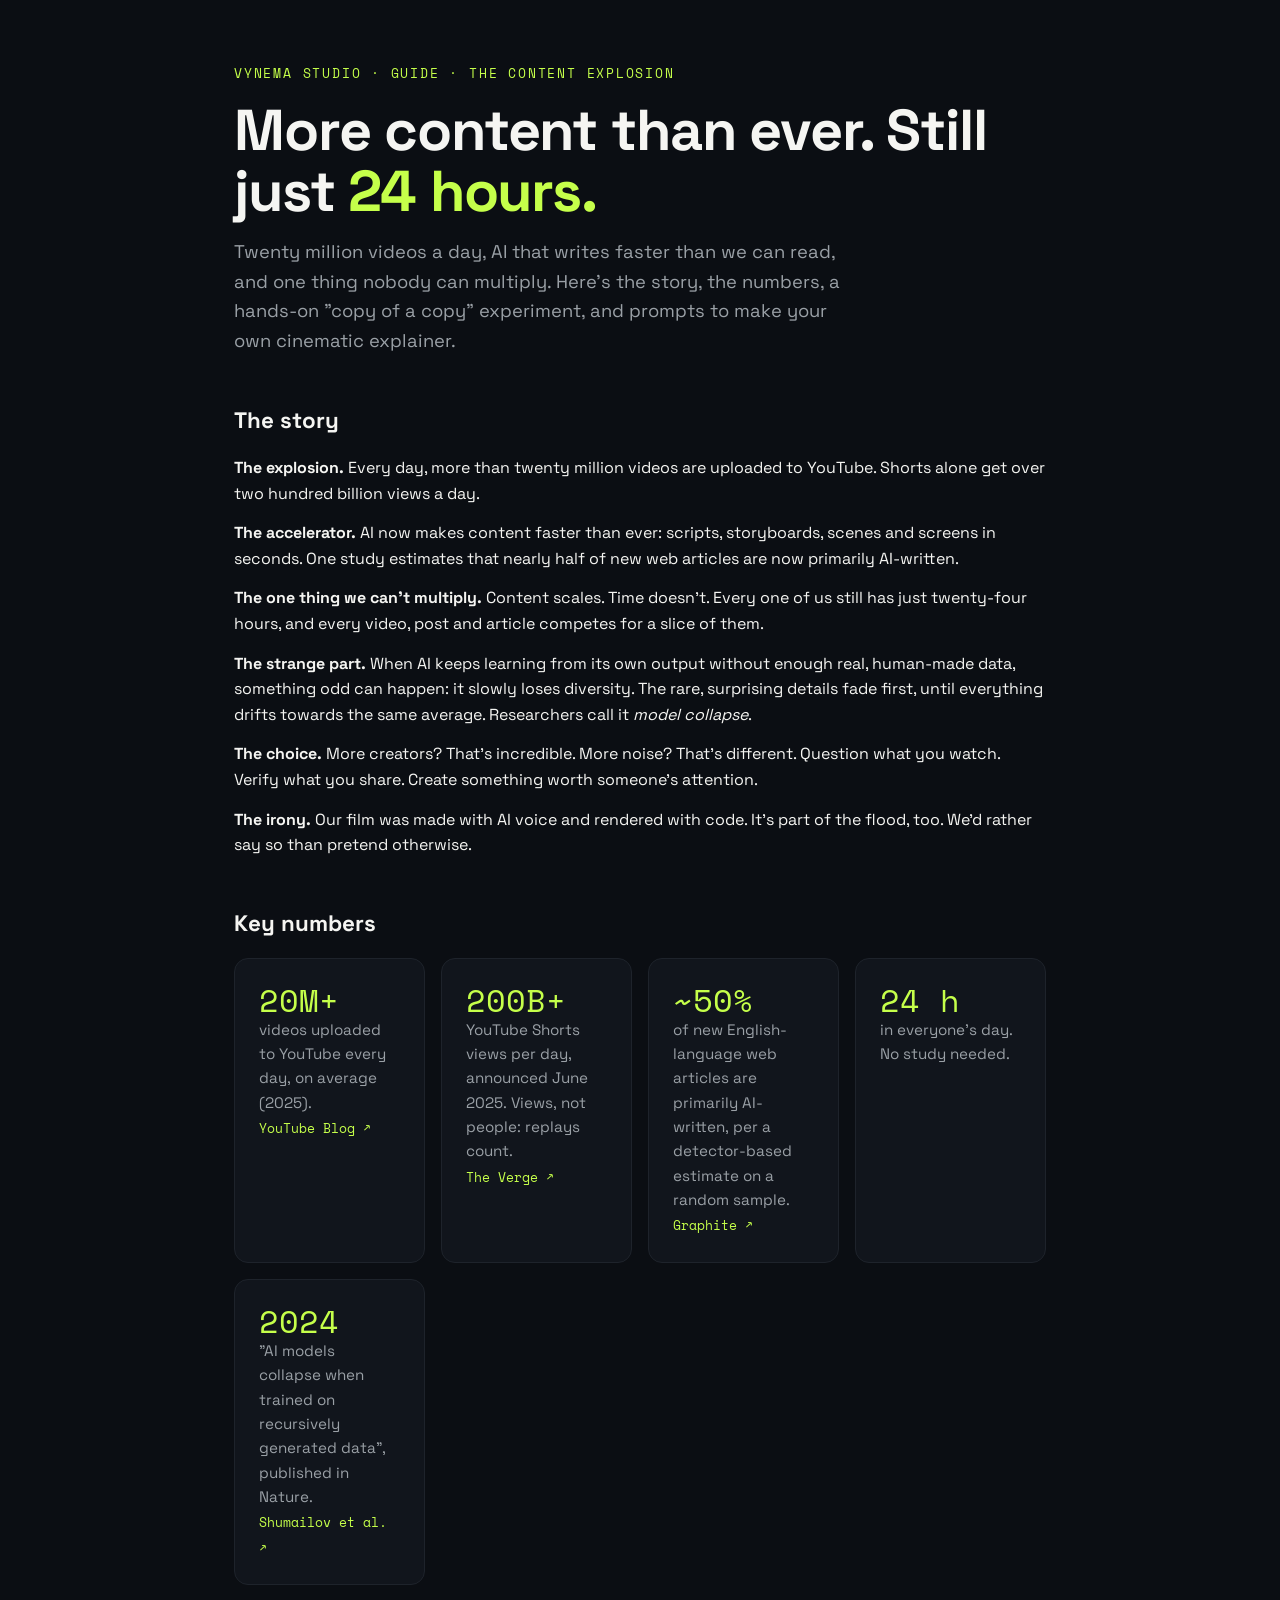
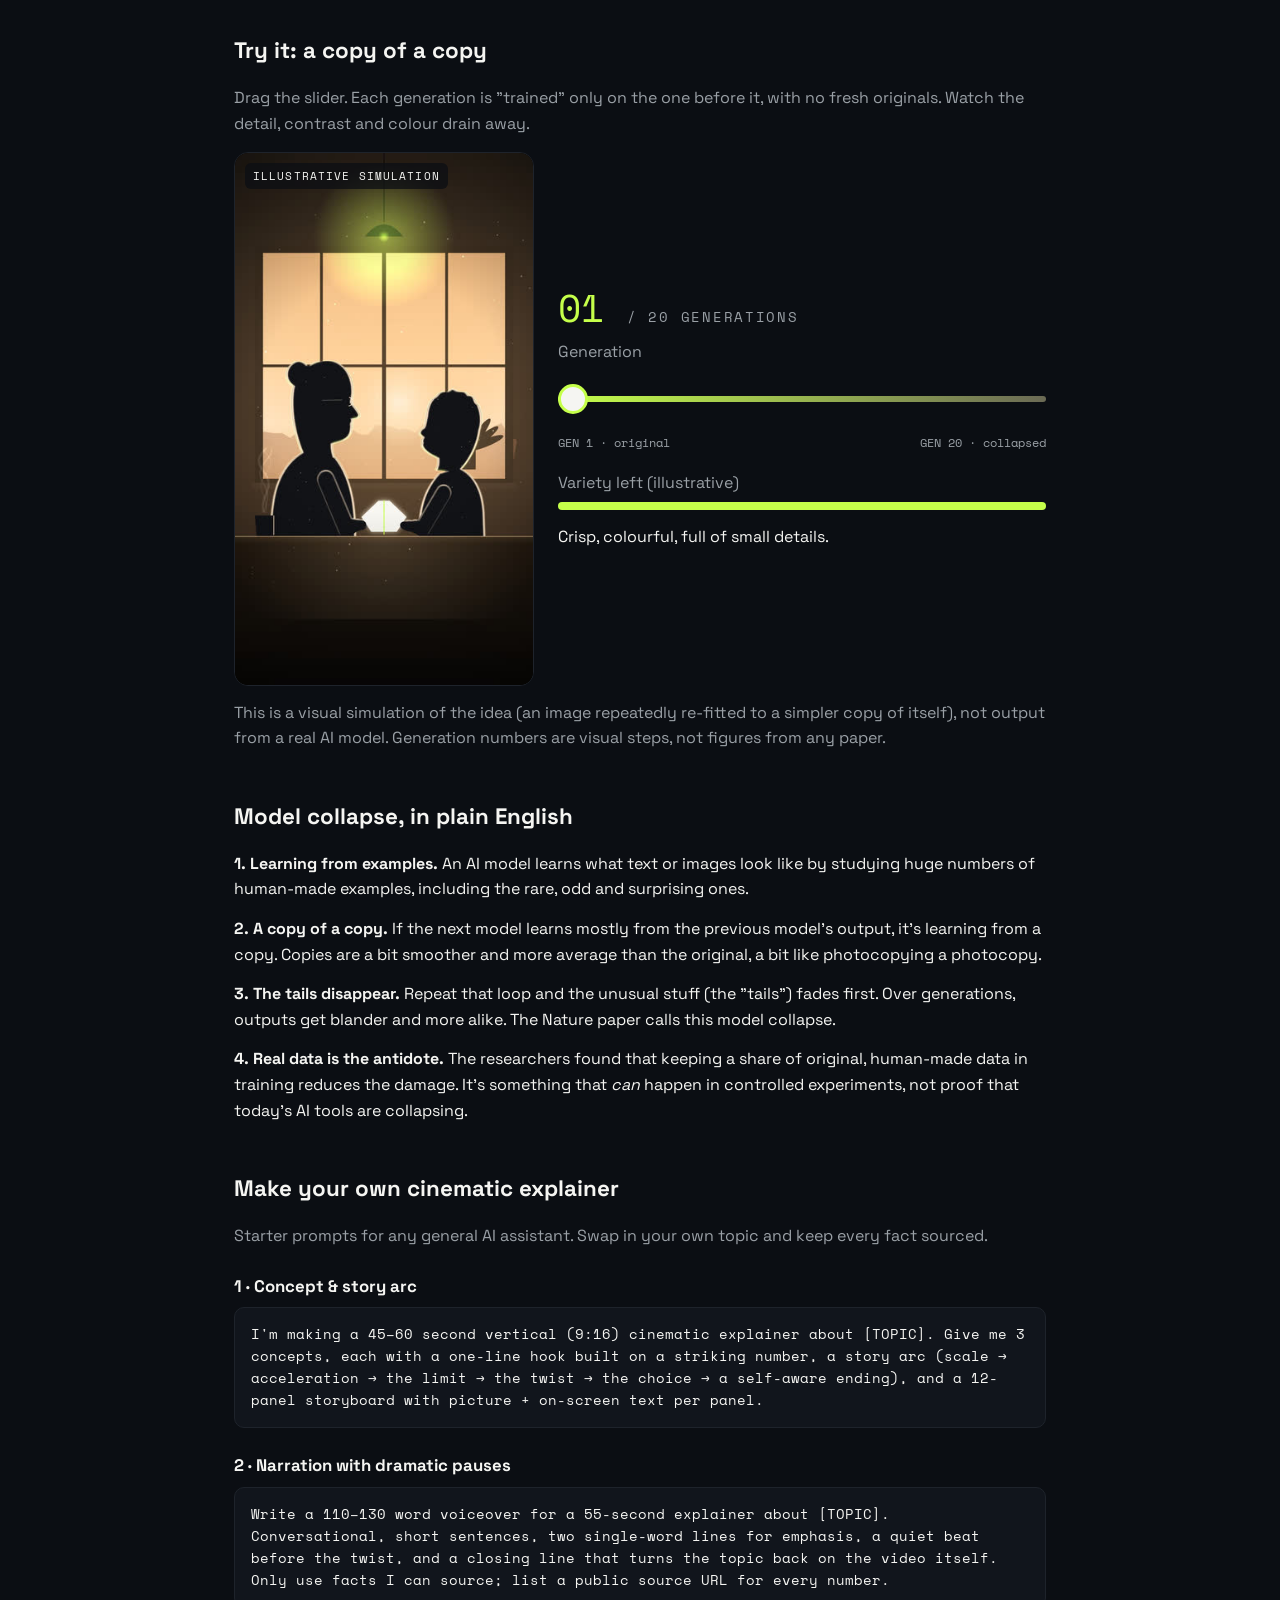
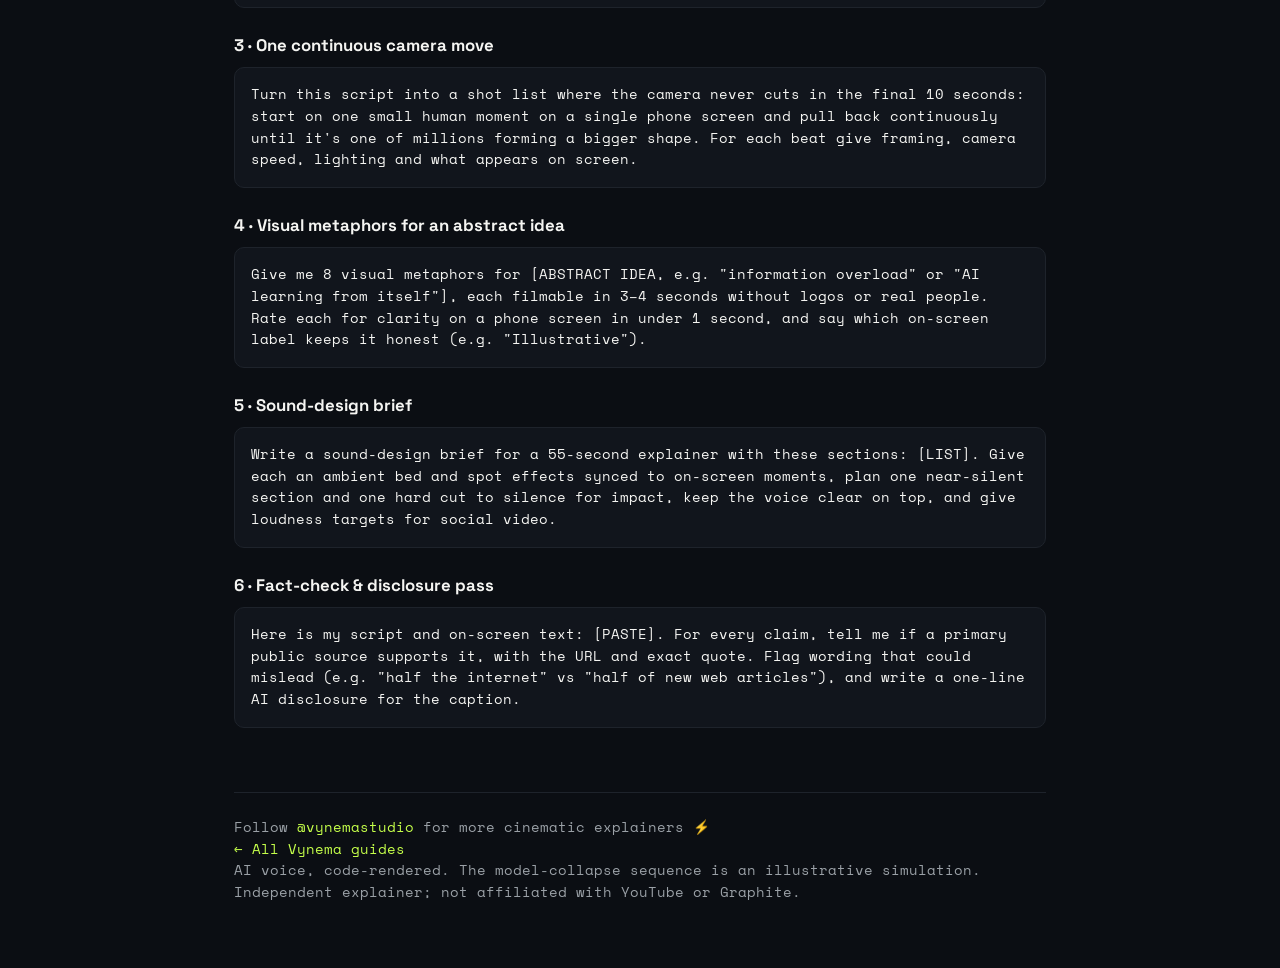
==== content-explosion/index.html @ 54b4a1e6 "Add The Content Explosion guide" ====
<!doctype html>
<html lang="en">
<head>
<meta charset="utf-8">
<meta name="viewport" content="width=device-width,initial-scale=1">
<title>The Content Explosion · More Content, Same 24 Hours · Vynema Studio</title>
<meta name="description" content="A short guide to the content explosion: the story, the numbers with sources, an interactive 'copy of a copy' model-collapse demo, and starter prompts to make your own cinematic explainer.">
<link rel="preconnect" href="https://fonts.googleapis.com">
<link rel="preconnect" href="https://fonts.gstatic.com" crossorigin>
<link href="https://fonts.googleapis.com/css2?family=Space+Grotesk:wght@400;500;700&family=Space+Mono:wght@400;700&display=swap" rel="stylesheet">
<link rel="stylesheet" href="/assets/style.css">
<style>
.stats{display:grid;grid-template-columns:repeat(auto-fit,minmax(180px,1fr));gap:16px;margin-top:16px}
.stat .n{font-family:'Space Mono',monospace;font-size:2rem;color:var(--accent);line-height:1.1}
.stat p{font-size:.95rem}.stat a{font-size:.8rem;font-family:'Space Mono',monospace}
.story p,.body p{margin-bottom:14px}.muted{color:var(--muted)}
.prompt h3{font-size:1.05rem;margin:24px 0 8px}pre{white-space:pre-wrap}
.lab{display:grid;grid-template-columns:minmax(0,300px) 1fr;gap:24px;align-items:center;margin-top:16px}
@media (max-width:640px){.lab{grid-template-columns:1fr}}
.frame{position:relative;width:100%;max-width:300px;aspect-ratio:9/16;border-radius:14px;overflow:hidden;border:1px solid var(--line);background:#000;margin:0 auto}
.frame img{position:absolute;inset:0;width:100%;height:100%;object-fit:cover;user-select:none;-webkit-user-drag:none}
.frame .tag{position:absolute;left:10px;top:10px;font-family:'Space Mono',monospace;font-size:.7rem;letter-spacing:.1em;background:rgba(11,14,19,.75);color:var(--text);padding:4px 8px;border-radius:6px}
.gen{font-family:'Space Mono',monospace;font-size:2.4rem;color:var(--accent);line-height:1}
.gen small{font-size:.9rem;color:var(--muted);letter-spacing:.12em}
input[type=range]{-webkit-appearance:none;appearance:none;width:100%;height:44px;background:transparent;margin:12px 0;touch-action:pan-y}
input[type=range]::-webkit-slider-runnable-track{height:6px;border-radius:3px;background:linear-gradient(90deg,var(--accent),#6b6a55)}
input[type=range]::-moz-range-track{height:6px;border-radius:3px;background:linear-gradient(90deg,var(--accent),#6b6a55)}
input[type=range]::-webkit-slider-thumb{-webkit-appearance:none;width:30px;height:30px;border-radius:50%;background:var(--text);border:3px solid var(--accent);margin-top:-12px}
input[type=range]::-moz-range-thumb{width:26px;height:26px;border-radius:50%;background:var(--text);border:3px solid var(--accent)}
.meter{height:8px;border-radius:4px;background:var(--line);overflow:hidden;margin-top:6px}.meter i{display:block;height:100%;background:var(--accent);width:100%;transition:width .1s}
.ticks{display:flex;justify-content:space-between;font-family:'Space Mono',monospace;font-size:.75rem;color:var(--muted)}
</style>
</head>
<body>
<main class="wrap">
  <div class="eyebrow">Vynema Studio · Guide · The Content Explosion</div>
  <h1>More content than ever. Still just <em>24 hours.</em></h1>
  <p class="lead">Twenty million videos a day, AI that writes faster than we can read, and one thing nobody can multiply. Here's the story, the numbers, a hands-on "copy of a copy" experiment, and prompts to make your own cinematic explainer.</p>

  <h2>The story</h2>
  <div class="story">
    <p><strong>The explosion.</strong> Every day, more than twenty million videos are uploaded to YouTube. Shorts alone get over two hundred billion views a day.</p>
    <p><strong>The accelerator.</strong> AI now makes content faster than ever: scripts, storyboards, scenes and screens in seconds. One study estimates that nearly half of new web articles are now primarily AI-written.</p>
    <p><strong>The one thing we can't multiply.</strong> Content scales. Time doesn't. Every one of us still has just twenty-four hours, and every video, post and article competes for a slice of them.</p>
    <p><strong>The strange part.</strong> When AI keeps learning from its own output without enough real, human-made data, something odd can happen: it slowly loses diversity. The rare, surprising details fade first, until everything drifts towards the same average. Researchers call it <em>model collapse</em>.</p>
    <p><strong>The choice.</strong> More creators? That's incredible. More noise? That's different. Question what you watch. Verify what you share. Create something worth someone's attention.</p>
    <p><strong>The irony.</strong> Our film was made with AI voice and rendered with code. It's part of the flood, too. We'd rather say so than pretend otherwise.</p>
  </div>

  <h2>Key numbers</h2>
  <div class="stats">
    <div class="card stat"><div class="n">20M+</div><p>videos uploaded to YouTube every day, on average (2025).</p><a href="https://blog.youtube/news-and-events/happy-birthday-youtube-20/">YouTube Blog ↗</a></div>
    <div class="card stat"><div class="n">200B+</div><p>YouTube Shorts views per day, announced June 2025. Views, not people: replays count.</p><a href="https://www.theverge.com/news/689474/youtube-veo-3-ai-videos-shorts">The Verge ↗</a></div>
    <div class="card stat"><div class="n">~50%</div><p>of new English-language web articles are primarily AI-written, per a detector-based estimate on a random sample.</p><a href="https://graphite.io/five-percent/research/ai-now-writes-as-many-online-articles-as-humans-do">Graphite ↗</a></div>
    <div class="card stat"><div class="n">24 h</div><p>in everyone's day. No study needed.</p></div>
    <div class="card stat"><div class="n">2024</div><p>"AI models collapse when trained on recursively generated data", published in Nature.</p><a href="https://www.nature.com/articles/s41586-024-07566-y">Shumailov et al. ↗</a></div>
  </div>

  <h2>Try it: a copy of a copy</h2>
  <p class="muted">Drag the slider. Each generation is "trained" only on the one before it, with no fresh originals. Watch the detail, contrast and colour drain away.</p>
  <div class="lab">
    <div class="frame" id="frame">
      <img id="imA" src="gen/gen_01.jpg" alt="Generation 1 of an illustrative model-collapse simulation: a warm scene of a grandmother and child folding a paper plane by a window">
      <img id="imB" src="gen/gen_02.jpg" alt="" aria-hidden="true" style="opacity:0">
      <span class="tag">ILLUSTRATIVE SIMULATION</span>
    </div>
    <div>
      <div class="gen"><span id="gn">01</span> <small>/ 20 GENERATIONS</small></div>
      <label for="sl" class="muted" style="display:block;margin-top:12px">Generation</label>
      <input id="sl" type="range" min="1" max="20" step="0.05" value="1" aria-valuetext="Generation 1">
      <div class="ticks"><span>GEN 1 · original</span><span>GEN 20 · collapsed</span></div>
      <p style="margin-top:18px" class="muted">Variety left (illustrative)</p>
      <div class="meter"><i id="mt"></i></div>
      <p id="note" style="margin-top:14px">Crisp, colourful, full of small details.</p>
    </div>
  </div>
  <p class="muted" style="margin-top:14px">This is a visual simulation of the idea (an image repeatedly re-fitted to a simpler copy of itself), not output from a real AI model. Generation numbers are visual steps, not figures from any paper.</p>

  <h2>Model collapse, in plain English</h2>
  <div class="body">
    <p><strong>1. Learning from examples.</strong> An AI model learns what text or images look like by studying huge numbers of human-made examples, including the rare, odd and surprising ones.</p>
    <p><strong>2. A copy of a copy.</strong> If the next model learns mostly from the previous model's output, it's learning from a copy. Copies are a bit smoother and more average than the original, a bit like photocopying a photocopy.</p>
    <p><strong>3. The tails disappear.</strong> Repeat that loop and the unusual stuff (the "tails") fades first. Over generations, outputs get blander and more alike. The Nature paper calls this model collapse.</p>
    <p><strong>4. Real data is the antidote.</strong> The researchers found that keeping a share of original, human-made data in training reduces the damage. It's something that <em>can</em> happen in controlled experiments, not proof that today's AI tools are collapsing.</p>
  </div>

  <h2>Make your own cinematic explainer</h2>
  <p class="muted">Starter prompts for any general AI assistant. Swap in your own topic and keep every fact sourced.</p>
  <div class="prompt">
    <h3>1 · Concept &amp; story arc</h3>
<pre>I'm making a 45–60 second vertical (9:16) cinematic explainer about [TOPIC]. Give me 3 concepts, each with a one-line hook built on a striking number, a story arc (scale → acceleration → the limit → the twist → the choice → a self-aware ending), and a 12-panel storyboard with picture + on-screen text per panel.</pre>
    <h3>2 · Narration with dramatic pauses</h3>
<pre>Write a 110–130 word voiceover for a 55-second explainer about [TOPIC]. Conversational, short sentences, two single-word lines for emphasis, a quiet beat before the twist, and a closing line that turns the topic back on the video itself. Only use facts I can source; list a public source URL for every number.</pre>
    <h3>3 · One continuous camera move</h3>
<pre>Turn this script into a shot list where the camera never cuts in the final 10 seconds: start on one small human moment on a single phone screen and pull back continuously until it's one of millions forming a bigger shape. For each beat give framing, camera speed, lighting and what appears on screen.</pre>
    <h3>4 · Visual metaphors for an abstract idea</h3>
<pre>Give me 8 visual metaphors for [ABSTRACT IDEA, e.g. "information overload" or "AI learning from itself"], each filmable in 3–4 seconds without logos or real people. Rate each for clarity on a phone screen in under 1 second, and say which on-screen label keeps it honest (e.g. "Illustrative").</pre>
    <h3>5 · Sound-design brief</h3>
<pre>Write a sound-design brief for a 55-second explainer with these sections: [LIST]. Give each an ambient bed and spot effects synced to on-screen moments, plan one near-silent section and one hard cut to silence for impact, keep the voice clear on top, and give loudness targets for social video.</pre>
    <h3>6 · Fact-check &amp; disclosure pass</h3>
<pre>Here is my script and on-screen text: [PASTE]. For every claim, tell me if a primary public source supports it, with the URL and exact quote. Flag wording that could mislead (e.g. "half the internet" vs "half of new web articles"), and write a one-line AI disclosure for the caption.</pre>
  </div>

  <footer>
    <p>Follow <a href="https://www.instagram.com/vynemastudio/">@vynemastudio</a> for more cinematic explainers ⚡</p>
    <p><a href="/">← All Vynema guides</a></p>
    <p>AI voice, code-rendered. The model-collapse sequence is an illustrative simulation. Independent explainer; not affiliated with YouTube or Graphite.</p>
  </footer>
</main>
<script>
(function(){
  var N=20,imgs=[],sl=document.getElementById('sl'),A=document.getElementById('imA'),B=document.getElementById('imB'),
      gn=document.getElementById('gn'),mt=document.getElementById('mt'),note=document.getElementById('note');
  var pad=function(i){return (i<10?'0':'')+i};
  for(var i=1;i<=N;i++){var im=new Image();im.src='gen/gen_'+pad(i)+'.jpg';imgs.push(im);}
  var notes=[[1,'Crisp, colourful, full of small details.'],[4,'Fine textures start to smear.'],[8,'Colours narrow to a few safe tones.'],[12,'Figures and edges melt into the average.'],[16,'Almost everything looks the same.'],[19,'Collapsed: beige mush, no diversity left.']];
  var a=-1,b=-1;
  function upd(){var v=parseFloat(sl.value),lo=Math.floor(v),hi=Math.min(N,lo+1),f=v-lo;
    if(lo!==a){A.src=imgs[lo-1].src;a=lo}
    if(hi!==b){B.src=imgs[hi-1].src;b=hi}
    B.style.opacity=hi===lo?0:f;
    var g=Math.round(v);gn.textContent=pad(g);sl.setAttribute('aria-valuetext','Generation '+g);
    mt.style.width=Math.round(100*Math.pow(1-(v-1)/(N-1),1.3)*0.92+8)+'%';
    var t=notes[0][1];for(var k=0;k<notes.length;k++)if(v>=notes[k][0])t=notes[k][1];note.textContent=t;}
  sl.addEventListener('input',upd);upd();
})();
</script>
</body>
</html>
---- assets/style.css ----
:root{--bg:#0B0E13;--accent:#C5FF4A;--text:#F5F5F2;--muted:#9AA0A6;--line:#1E232B;--card:#11151C}
*{box-sizing:border-box;margin:0;padding:0}
html{background:var(--bg)}
body{background:var(--bg);color:var(--text);font-family:'Space Grotesk',system-ui,sans-serif;line-height:1.6;-webkit-font-smoothing:antialiased}
a{color:var(--accent);text-decoration:none}a:hover{text-decoration:underline}
code,pre,.mono{font-family:'Space Mono',ui-monospace,monospace}
.wrap{max-width:860px;margin:0 auto;padding:64px 24px}
.eyebrow{font-family:'Space Mono',monospace;font-size:.8rem;letter-spacing:.14em;text-transform:uppercase;color:var(--accent)}
h1{font-size:clamp(2.2rem,6vw,3.6rem);line-height:1.05;letter-spacing:-.02em;margin:16px 0}
h1 em{font-style:normal;color:var(--accent)}
h2{font-size:1.4rem;margin:48px 0 16px}
p.lead{color:var(--muted);font-size:1.15rem;max-width:620px}
.guides{display:grid;gap:16px;margin-top:24px}
.card{background:var(--card);border:1px solid var(--line);border-radius:14px;padding:24px;transition:border-color .2s}
.card:hover{border-color:var(--accent)}
.card h3{font-size:1.3rem;margin-bottom:6px}
.card p{color:var(--muted)}
.links{display:flex;flex-wrap:wrap;gap:12px;margin-top:16px}
.btn{font-family:'Space Mono',monospace;font-size:.85rem;padding:8px 14px;border-radius:8px;border:1px solid var(--accent)}
.btn.primary{background:var(--accent);color:var(--bg)}
.btn:hover{text-decoration:none;opacity:.9}
pre{background:var(--card);border:1px solid var(--line);border-radius:10px;padding:16px;overflow-x:auto;font-size:.85rem}
footer{border-top:1px solid var(--line);margin-top:64px;padding-top:24px;color:var(--muted);font-size:.85rem;font-family:'Space Mono',monospace}
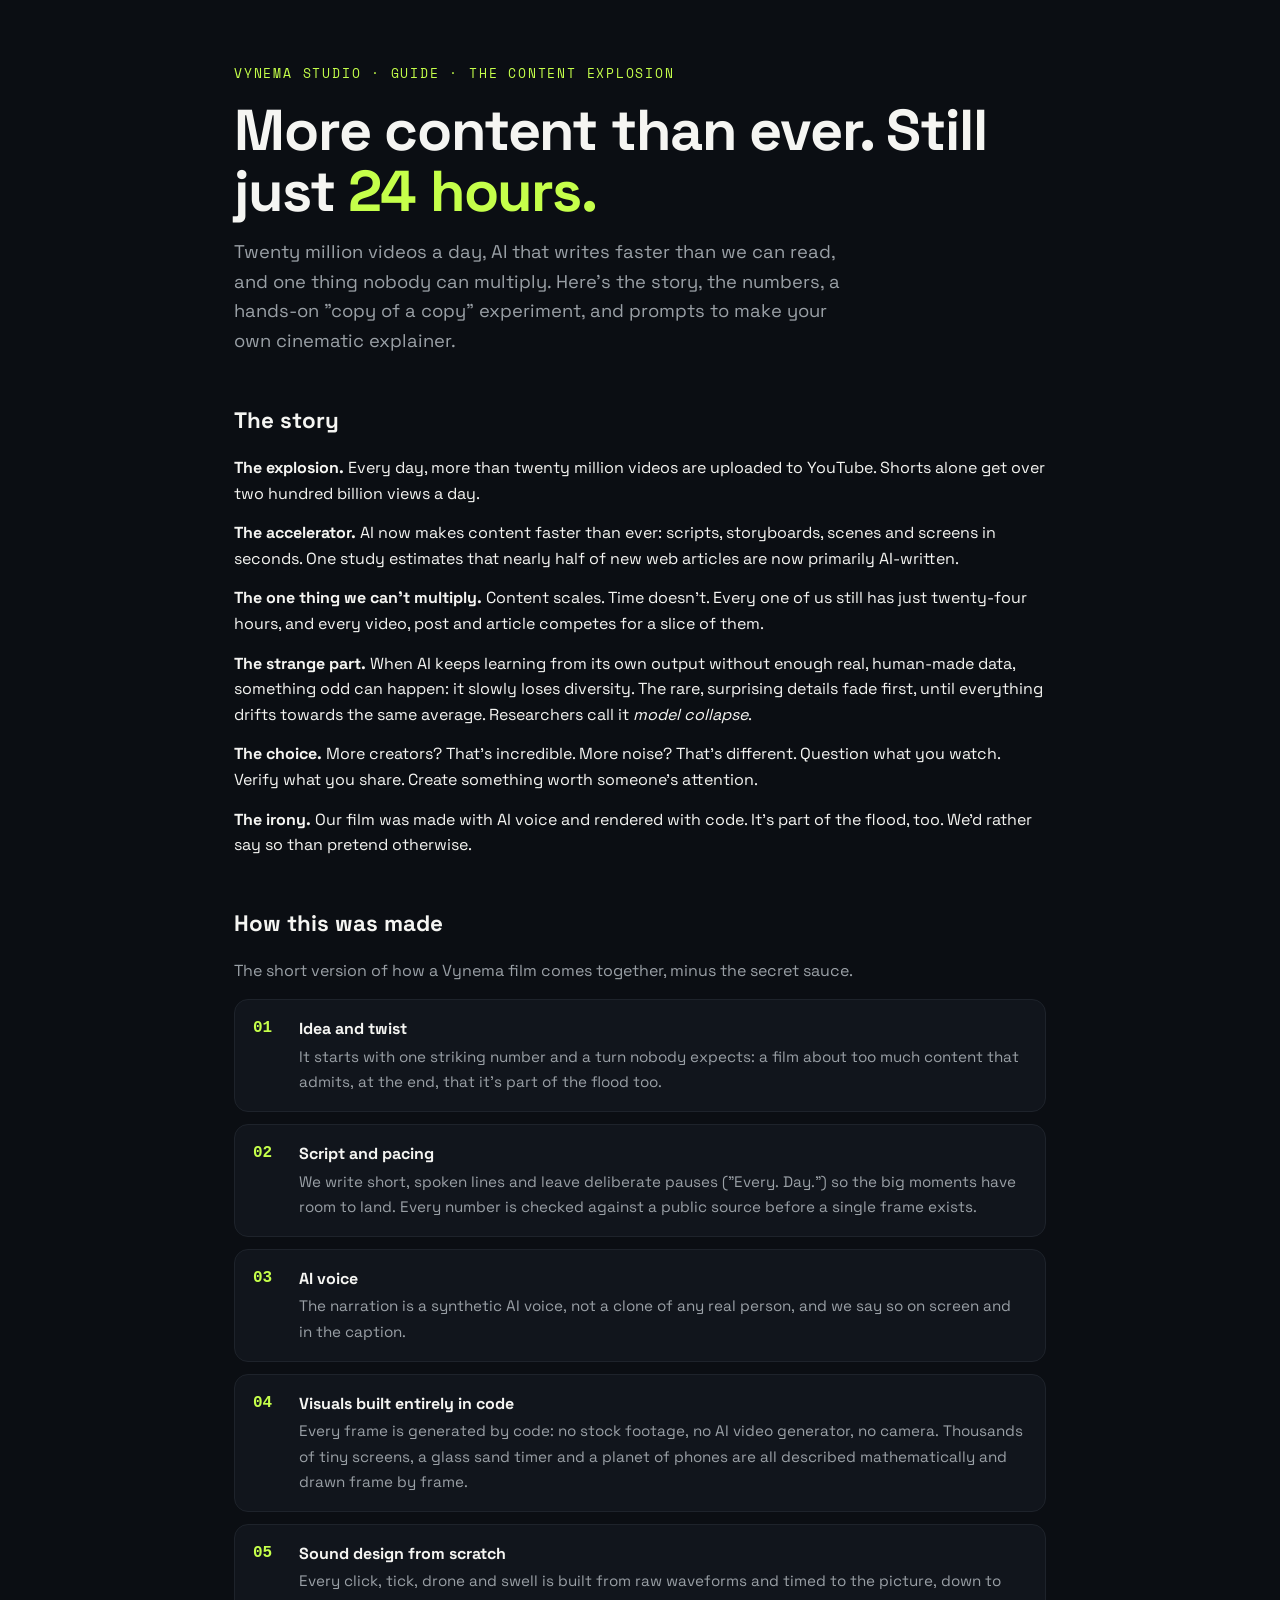
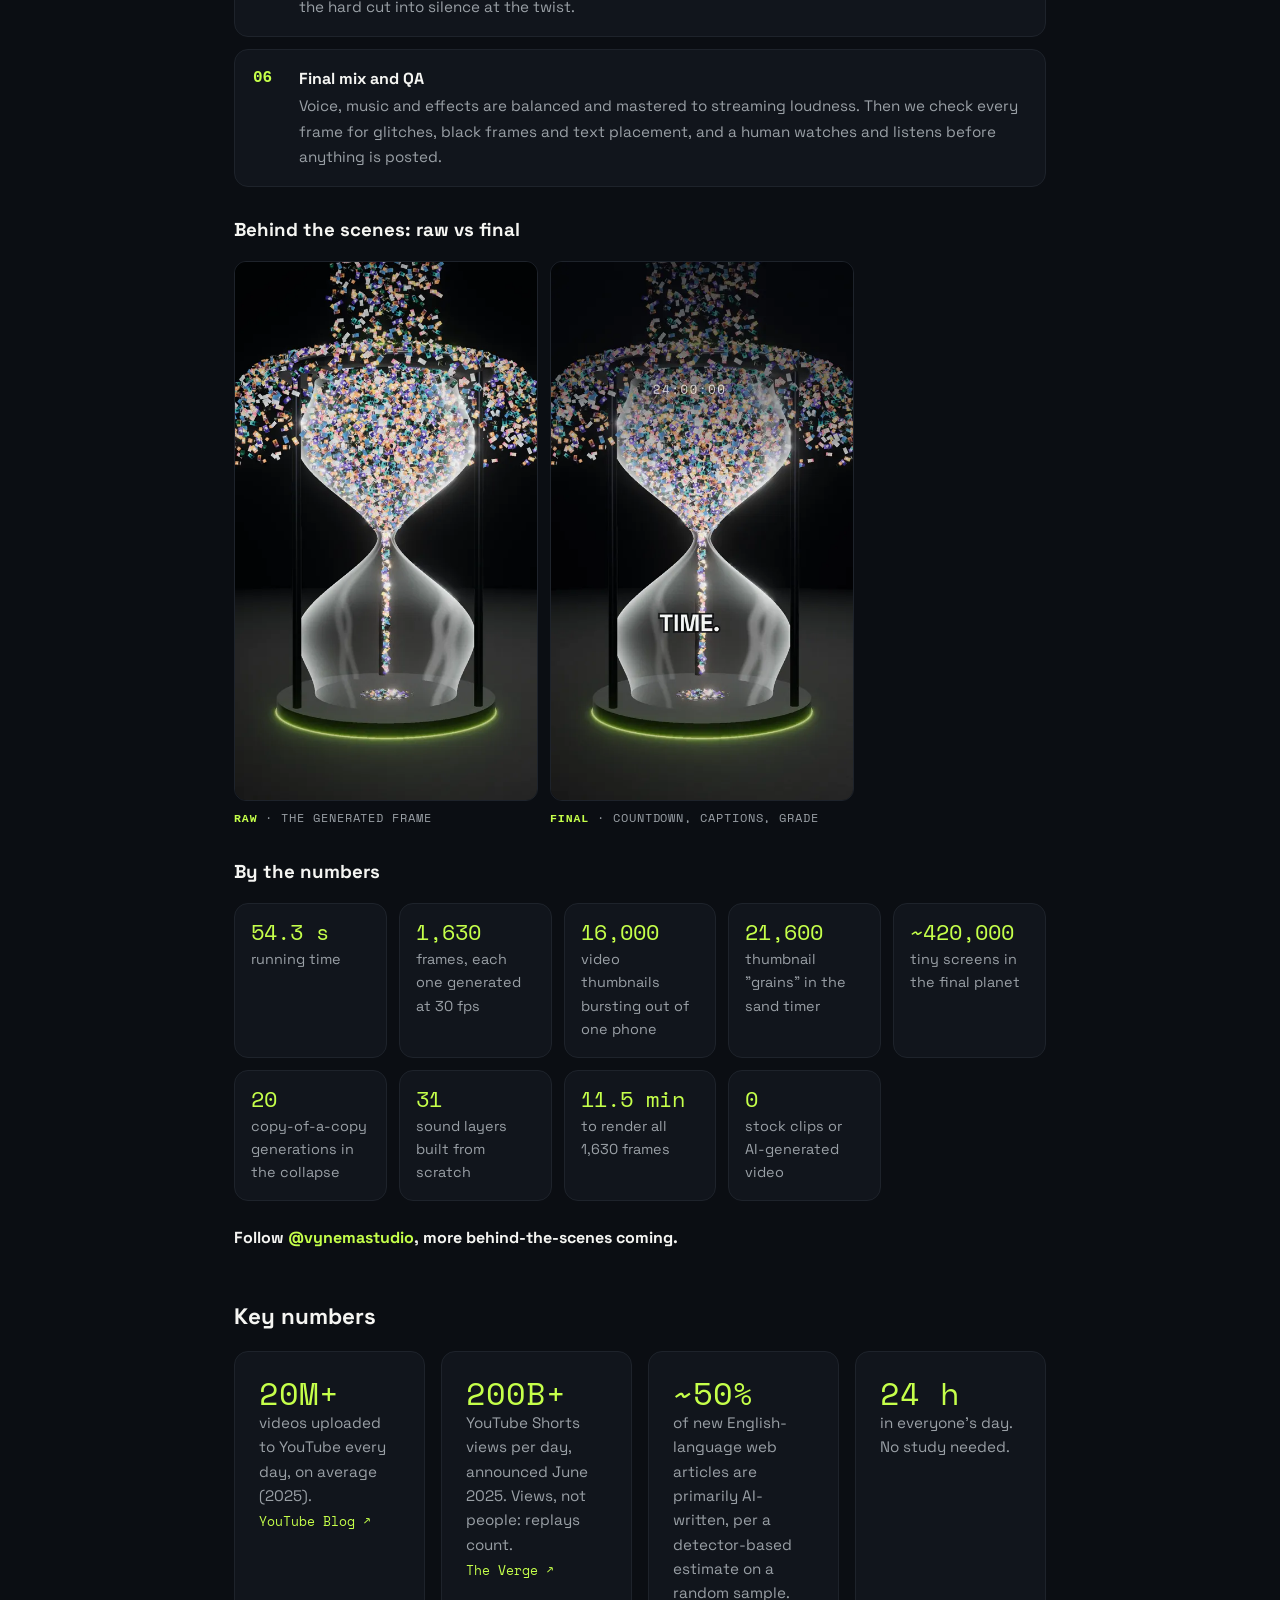
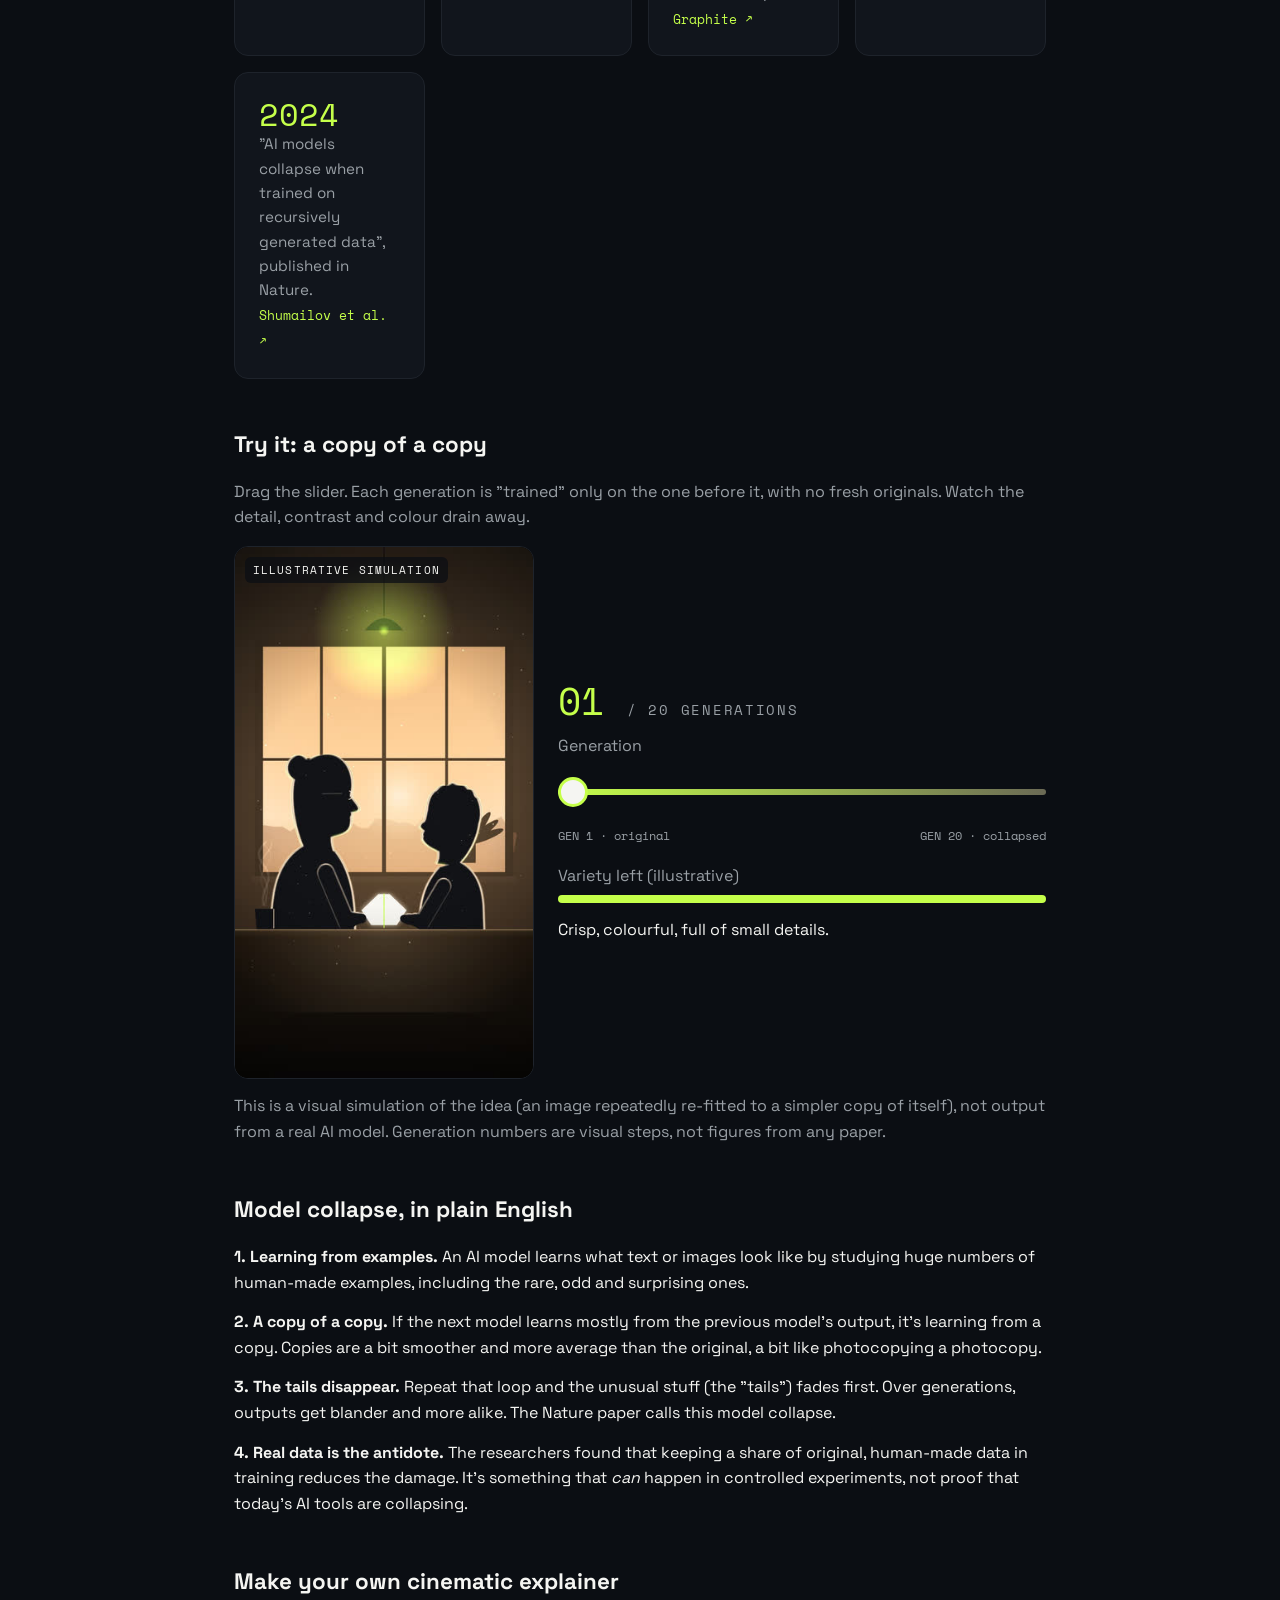
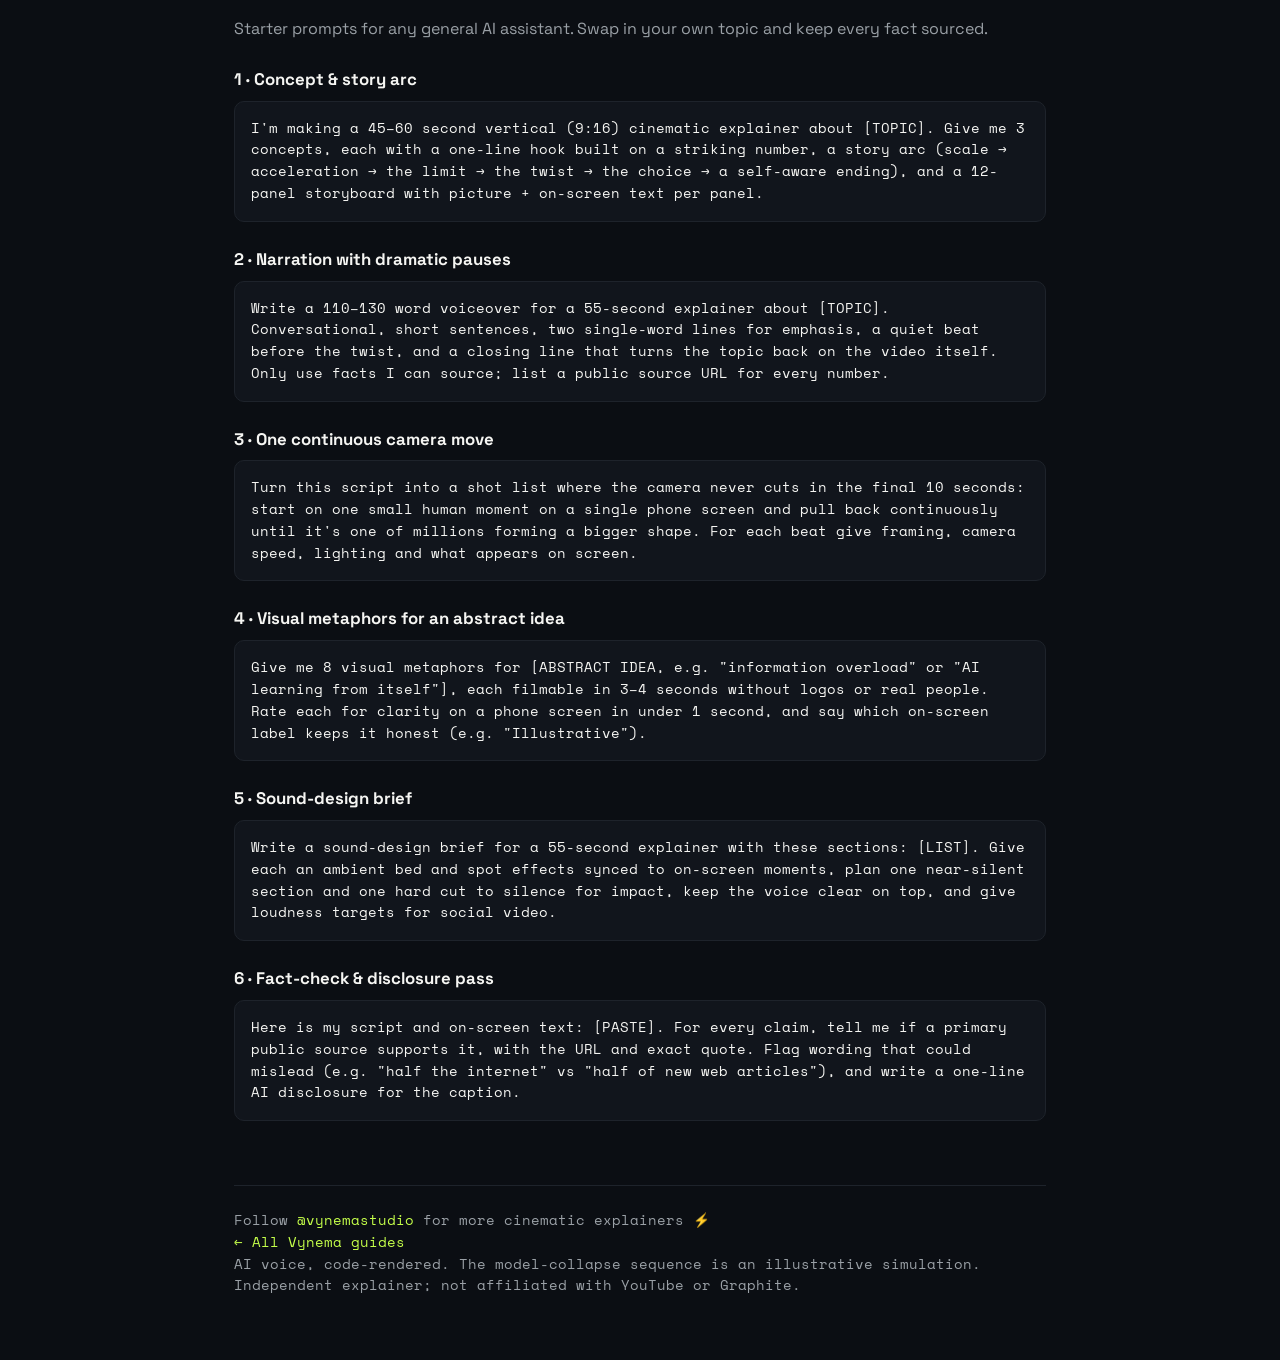
==== commit fb8644a5: "Add 'How this was made' section to Content Explosion and Undersea Cables guides" ====
--- a/content-explosion/index.html
+++ b/content-explosion/index.html
@@ -46,6 +46,35 @@
     <p><strong>The choice.</strong> More creators? That's incredible. More noise? That's different. Question what you watch. Verify what you share. Create something worth someone's attention.</p>
     <p><strong>The irony.</strong> Our film was made with AI voice and rendered with code. It's part of the flood, too. We'd rather say so than pretend otherwise.</p>
   </div>
+
+  <h2 id="how-this-was-made">How this was made</h2>
+  <p class="muted">The short version of how a Vynema film comes together, minus the secret sauce.</p>
+  <ol class="steps">
+    <li><strong>Idea and twist</strong><span>It starts with one striking number and a turn nobody expects: a film about too much content that admits, at the end, that it's part of the flood too.</span></li>
+    <li><strong>Script and pacing</strong><span>We write short, spoken lines and leave deliberate pauses ("Every. Day.") so the big moments have room to land. Every number is checked against a public source before a single frame exists.</span></li>
+    <li><strong>AI voice</strong><span>The narration is a synthetic AI voice, not a clone of any real person, and we say so on screen and in the caption.</span></li>
+    <li><strong>Visuals built entirely in code</strong><span>Every frame is generated by code: no stock footage, no AI video generator, no camera. Thousands of tiny screens, a glass sand timer and a planet of phones are all described mathematically and drawn frame by frame.</span></li>
+    <li><strong>Sound design from scratch</strong><span>Every click, tick, drone and swell is built from raw waveforms and timed to the picture, down to the hard cut into silence at the twist.</span></li>
+    <li><strong>Final mix and QA</strong><span>Voice, music and effects are balanced and mastered to streaming loudness. Then we check every frame for glitches, black frames and text placement, and a human watches and listens before anything is posted.</span></li>
+  </ol>
+  <h3 style="margin-top:28px">Behind the scenes: raw vs final</h3>
+  <div class="bts">
+    <figure><img src="bts_raw.webp" width="540" height="960" loading="lazy" alt="Raw generated frame of a glass sand timer filling with tiny video thumbnails, with no text"><figcaption><b>Raw</b> · the generated frame</figcaption></figure>
+    <figure><img src="bts_final.webp" width="540" height="960" loading="lazy" alt="The same frame in the final film, with the 24:00:00 countdown and the caption TIME."><figcaption><b>Final</b> · countdown, captions, grade</figcaption></figure>
+  </div>
+  <h3 style="margin-top:28px">By the numbers</h3>
+  <div class="nums">
+    <div><div class="n">54.3 s</div><p>running time</p></div>
+    <div><div class="n">1,630</div><p>frames, each one generated at 30 fps</p></div>
+    <div><div class="n">16,000</div><p>video thumbnails bursting out of one phone</p></div>
+    <div><div class="n">21,600</div><p>thumbnail "grains" in the sand timer</p></div>
+    <div><div class="n">~420,000</div><p>tiny screens in the final planet</p></div>
+    <div><div class="n">20</div><p>copy-of-a-copy generations in the collapse</p></div>
+    <div><div class="n">31</div><p>sound layers built from scratch</p></div>
+    <div><div class="n">11.5 min</div><p>to render all 1,630 frames</p></div>
+    <div><div class="n">0</div><p>stock clips or AI-generated video</p></div>
+  </div>
+  <p class="closer">Follow <a href="https://www.instagram.com/vynemastudio/">@vynemastudio</a>, more behind-the-scenes coming.</p>
 
   <h2>Key numbers</h2>
   <div class="stats">
--- a/assets/style.css
+++ b/assets/style.css
@@ -21,3 +21,17 @@
 .btn:hover{text-decoration:none;opacity:.9}
 pre{background:var(--card);border:1px solid var(--line);border-radius:10px;padding:16px;overflow-x:auto;font-size:.85rem}
 footer{border-top:1px solid var(--line);margin-top:64px;padding-top:24px;color:var(--muted);font-size:.85rem;font-family:'Space Mono',monospace}
+/* How this was made: stepper, behind-the-scenes pair, by-the-numbers */
+.steps{list-style:none;counter-reset:s;margin-top:16px;display:grid;gap:12px}
+.steps li{counter-increment:s;position:relative;background:var(--card);border:1px solid var(--line);border-radius:14px;padding:16px 18px 16px 64px}
+.steps li::before{content:counter(s,decimal-leading-zero);position:absolute;left:18px;top:16px;font-family:'Space Mono',monospace;font-weight:700;color:var(--accent)}
+.steps li strong{display:block;margin-bottom:2px}.steps li span{color:var(--muted);font-size:.95rem}
+.bts{display:grid;grid-template-columns:1fr 1fr;gap:12px;margin-top:16px;max-width:620px}
+.bts figure{margin:0}.bts img{display:block;width:100%;height:auto;aspect-ratio:9/16;object-fit:cover;border-radius:12px;border:1px solid var(--line);background:#000}
+.bts figcaption{font-family:'Space Mono',monospace;font-size:.72rem;letter-spacing:.08em;text-transform:uppercase;color:var(--muted);margin-top:8px}
+.bts figcaption b{color:var(--accent);font-weight:700}
+.nums{display:grid;grid-template-columns:repeat(auto-fit,minmax(150px,1fr));gap:12px;margin-top:16px}
+.nums>div{background:var(--card);border:1px solid var(--line);border-radius:14px;padding:16px}
+.nums .n{font-family:'Space Mono',monospace;font-size:1.4rem;white-space:nowrap;color:var(--accent);line-height:1.1;overflow-wrap:anywhere}
+.nums p{color:var(--muted);font-size:.9rem;margin-top:4px}
+.closer{margin-top:24px;font-weight:700}
